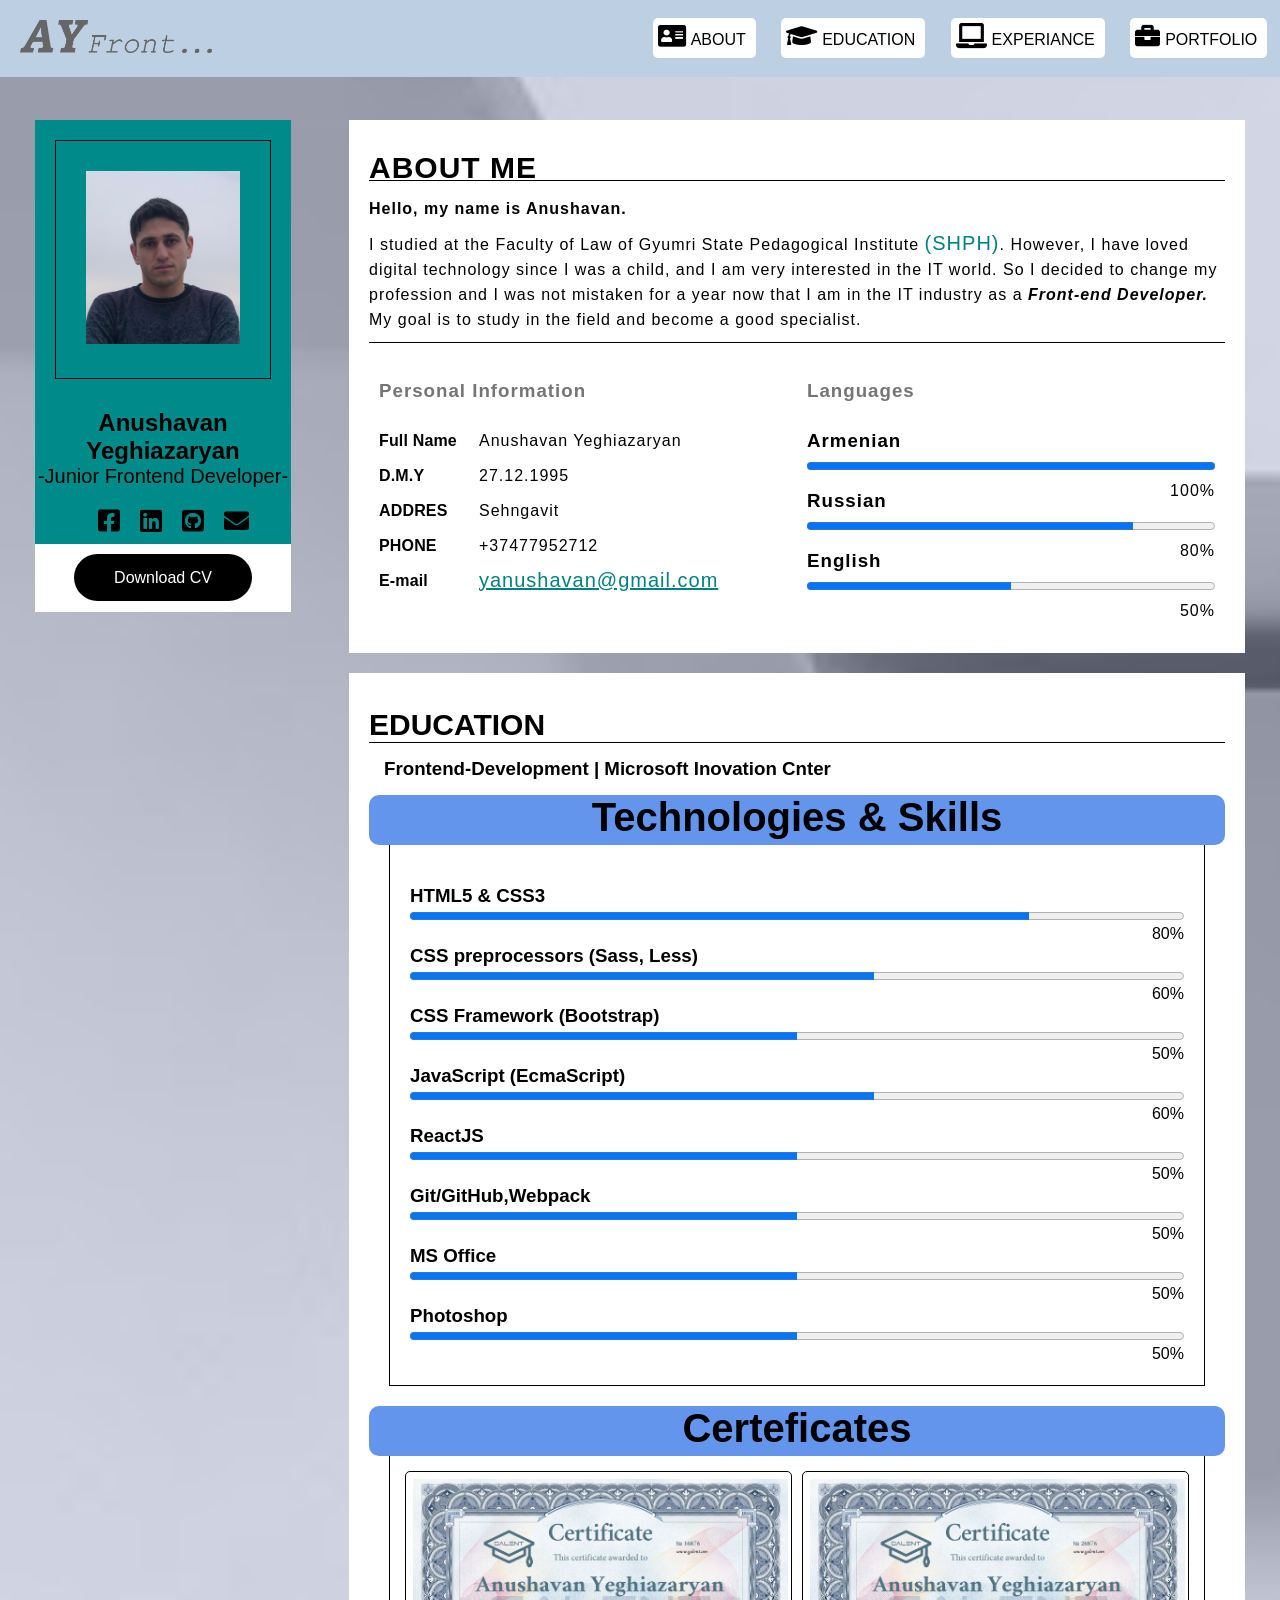
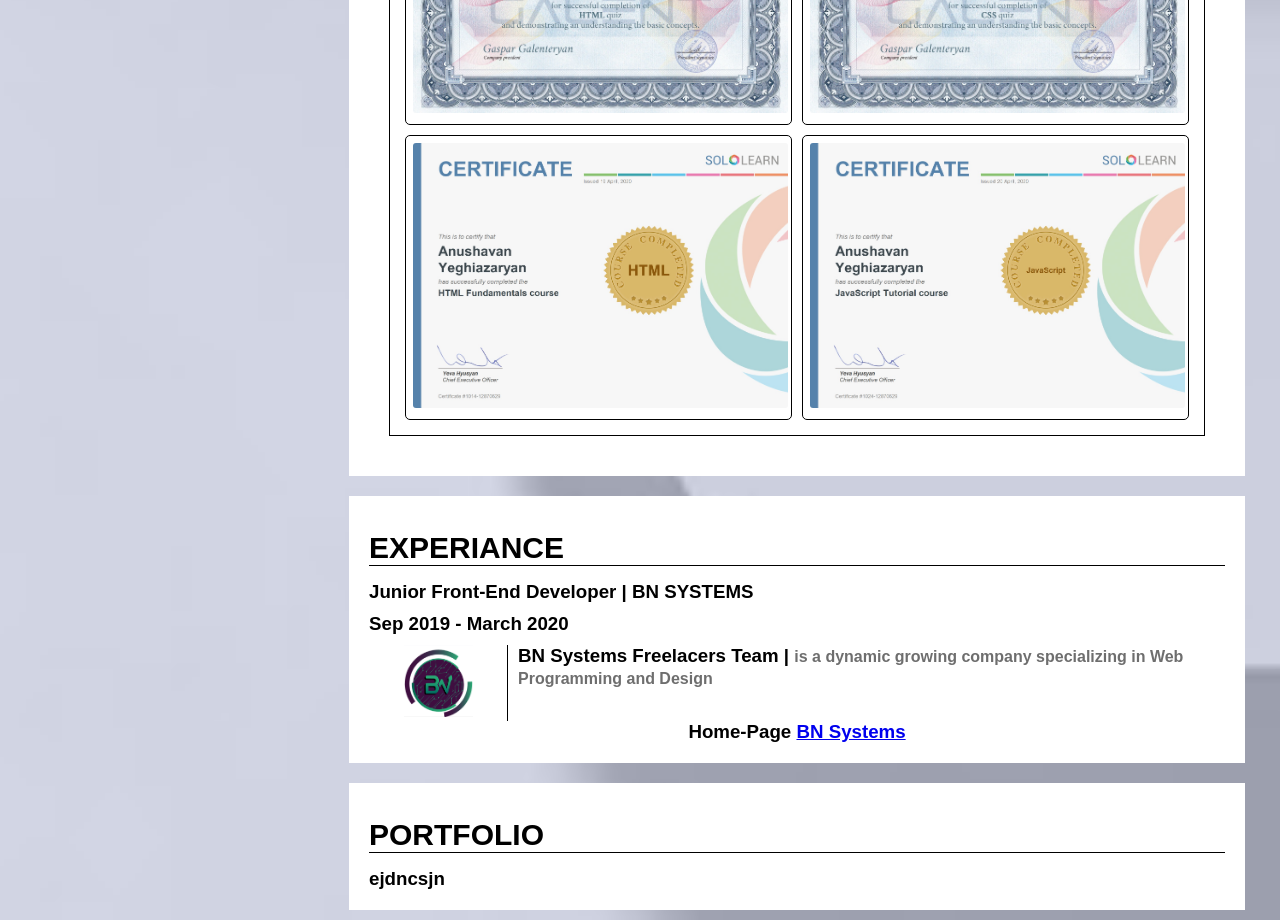
==== index.html @ 9a6e6097 "upload-files" ====
<!DOCTYPE html>
<html lang="en">

<head>
    <meta charset="UTF-8">
    <meta name="viewport" content="width=device-width, initial-scale=1.0">
    <meta name="keywords" content="Anushavan Yeghiazaryan | Junior Frontend Developer | Web Developer |
     HTML5 CSS3 Bootstrap JavaScript EcmaScript ReactJS Git/Github   | website |CV | rezume">
    <meta name="author" content="Anushavan Yeghiazaryan">
    <title>Anushavan Yeghiazaryan Junior Front-End Developer</title>
    <link rel="icon" sizes="192x192" type="image/png" href="./images/AY.png">
    <link rel="stylesheet" href="./fontawesome-free/css/all.css">
    <link rel="stylesheet" href="myCv.css">
    <link rel="stylesheet" href="mediaCv.css">
</head>

<body>
    <header>
        <div class="cv-header">
            <div class="cv-logo">
                <img src="./images/AY-front.png">
                <div class="burger">
                </div>
            </div>
          
            <div class="cv-nav-lists">

                <nav class="navbar">
                    <ul class="navbar-lists">
                        <li><i class="fas fa-address-card"></i><a  href="#cv-about">ABOUT</a></li>
                        <li><i class="fas fa-graduation-cap"></i><a href="#cv-education">EDUCATION</a></li>
                        <li><i class="fas fa-laptop"></i><a href="#cv-experiance">EXPERIANCE</a></li>
                        <li><i class="fas fa-briefcase"></i><a href="#cv-portfolio">PORTFOLIO</a></li>
                    </ul>
                </nav>
            </div>
        </div>
    </header>
    <main id="container">
        <section class="cv-section contain-fixed class">
            <div class="container-cv">
                <div class="card-cv-avatar">
                    <img class="cv_image" src="./images/myCVphoto.jpg">
                </div>
            </div>
            <div class="cv-card-info">
                <h1>Anushavan Yeghiazaryan</h1>
                <p class="subtitle">-Junior Frontend Developer-</p>
            </div>
            <div class="social-links">
                <ul>
                    <li><a href="https://www.facebook.com/anushavan.yeghiazaryan24" target="_blank"><i class="fab fa-facebook-square"></i></a></li>
                    <li><a href="https://www.linkedin.com/in/anushavan-yeghiazaryan-4b4988185/" target="blank"><i class="fab fa-linkedin"></i></a></li>
                    <li> <a href="https://github.com/Anushavan95" target="_blank"><i class="fab fa-github-square"></i></a></li>
                    <li><a href="mailto:yanushavan@gmail.com"><i class="fas fa-envelope"></i></a></li>
                </ul>

            </div>
            <div class="download-cv">
                <a class="link-download" href="./files/Anushavan-resume.pdf" target="_blank" download="MyCv">Download CV</a>
            </div>
        </section>
        <section class="main-section">
            <div class="about-section section" id="cv-about">
                <h1>ABOUT ME</h1>
                <strong>Hello, my name is Anushavan.</strong>
                <article class="about-text text-cv">
                    <p classs="text-cv">
                        I studied at the Faculty of Law of Gyumri State Pedagogical Institute <a href="https://shsu.am/page/2/">(SHPH)</a>. However, I have loved digital technology since I was a child, and I am very interested in the IT world. So I decided to change my profession and I was not mistaken for a year now that I am in the IT industry as a <strong> <em>Front-end Developer.</em> </strong> My goal is to study in the field and become a good specialist.
                    </p>
                </article>
                <article class="personal-information flex">
                    <div class="contact-information">
                        <div class="title-information">
                            <h3>Personal Information</h3>
                        </div>

                        <dl class="info-contact">
                            <dt>Full Name</dt>
                            <dd>Anushavan Yeghiazaryan</dd>
                            <dt>D.M.Y</dt>
                            <dd>27.12.1995</dd>
                            <dt>ADDRES</dt>
                            <dd>Sehngavit</dd>
                            <dt>PHONE</dt>
                            <dd>+37477952712</dd>
                            <dt>E-mail</dt>
                            <dd> <a href="mailto:yanushavan@gmail.com">yanushavan@gmail.com</a>
                            </dd>
                            <!-- <a href="mailto:anushavan95@list.ru">anushavan95@list.ru</a> -->
                        </dl>
                    </div>
                    <div class="languages-info">

                        <div class="title-information">
                            <h3>Languages</h3>
                        </div>

                        <div class="list-languages">
                            <div class="languages">
                            <h3>Armenian</h3>
                            <progress class="armenian" value="100" max="100"></progress>
                            <span class="proces">100%</span>
                        </div>
                        <div class="languages">
                            <h3>Russian</h3>
                            <progress class="russian" value="80" max="100"></progress>
                            <span class="proces">80%</span>
                        </div>
                        <div class="languages">
                            <h3>English</h3>
                            <progress class="english" value="50" max="100"></progress>
                            <span class="proces">50%</span>
                        </div>
                        </div>
                    </div>
            </div>

            </div>
            </article>
            </div>
            <div id="cv-education" class="education-section section">
                <div class="ed-fisrt-title">
                    <h2>EDUCATION</h2>
                </div>
                <div class="education-title">
                    <h3> Frontend-Development | <span> Microsoft Inovation Cnter</span></h3>
                </div>
                <section class="technologies-skills">
                    <div class="contain-skills">
                        <h3>Technologies & Skills</h3>
                        <div class="skills-lists">
                            <div class="show-skills">
                                <div class="skill-tech">
                                    <h3>HTML5 & CSS3</h3>
                                    <progress class="skill" value="80" max="100"></progress>

                                    <span class="proces">80%</span>
                                </div>
                                <div class="skill-tech">
                                    <h3>CSS preprocessors (Sass, Less)</h3>
                                    <progress class="skill" value="60" max="100"></progress>
                                    <span class="proces">60%</span>
                                </div>
                                <div class="skill-tech">
                                    <h3>CSS Framework (Bootstrap)</h3>
                                    <progress class="skill" value="50" max="100"></progress>
                                    <span class="proces">50%</span>
                                </div>
                                <div class="skill-tech">
                                    <h3>JavaScript (EcmaScript)</h3>
                                    <progress class="skill" value="60" max="100"></progress>
                                    <span class="proces">60%</span>
                                </div>
                                <div class="skill-tech">
                                    <h3>ReactJS</h3>
                                    <progress class="skill" value="50" max="100"></progress>
                                    <span class="proces">50%</span>
                                </div>
                                <div class="skill-tech">
                                    <h3>Git/GitHub,Webpack</h3>
                                    <progress class="skill" value="50" max="100"></progress>
                                    <span class="proces">50%</span>
                                </div>
                                <div class="skill-tech">
                                    <h3>MS Office</h3>
                                    <progress class="skill" value="50" max="100"></progress>
                                    <span class="proces">50%</span>
                                </div>
                                <div class="skill-tech">
                                    <h3>Photoshop</h3>
                                    <progress class="skill" value="50" max="100"></progress>
                                    <span class="proces">50%</span>
                                </div>
                            </div>
                        </div>
                    </div>

                </section>
                <div class="certeficate-section">
                    <h3>Certeficates</h3>
                    <div class="show-certeficates">
                        <div class="border-certeficate">
                            <div class="certeficate-files">
                                <div class="img-cer"><img class="size-image" src="./images/HTML Certificate.jpg"></div>
                                <div class="img-cer"><img class="size-image" src="./images/CSS Certificate.jpg"></div>
                            </div>
                            <div class="certeficate-files">
                                <div class="img-cer"><img class="size-image" src="./images/HTML_certificate.jpg"></div>
                                <div class="img-cer"><img class="size-image" src="./images/JavaScript_certificate.jpg"></div>
                            </div>
                        </div>
                    </div>
                </div>
            </div>

            </div>
            <div id="cv-experiance" class="experiance-section section">
                <div class="experiance-title">
                    <h2>EXPERIANCE</h2>
                </div>
                <div class="work-expo">
                    
                    <h3>Junior Front-End Developer | <span>BN SYSTEMS </span> <p class="work-date"> Sep<strong> 2019 - </strong>March <strong>2020</strong></p></h3>
                 
                    <div class="team-description">
                   <div class="office-logo"> 
                       <a href="https://bnsystems.org/main/home.php" target="_blank"> 
                        <img src="./images/bn-systems-logo.png" alt="BN SYSTEMS"></a>
                    </div>
                    <div class="description">
                        <h3>BN Systems Freelacers Team | <p class="info-team"> is a dynamic growing company specializing in Web Programming and Design</p></h3>
                    </div>
            </div>
                </div>
                <div class="page-info">
                    <h3>Home-Page <a href="https://bnsystems.org/main/home.php" target="_blank">BN Systems</a></h3>
                </div>
            </div>
            <div class="portfolio-section section">

                <h2>PORTFOLIO</h2>
                <div class="my-portfolio">
                    <h3>ejdncsjn</h3>
                </div>
            </div>
        </section>

        </div>
    </main>

    <footer>
        <!-- <section class="footer-section"> 
<div class="my-reserved">
    Laura Melqonyan Resume @ All Rights Reserved 2019


</div>
        </section> -->
    </footer>
</body>

</html>
---- myCv.css ----
html {

		scroll-behavior: smooth;

}

body {
	overflow-x: hidden;
	background-image: url(./images/unnamed.jpg);
	background-size: cover;
	background-repeat: no-repeat;
	box-sizing: border-box;
	font-family: "Titillium Web", sans-serif;
	overflow-x: hidden;
	width: 100%;
}

* {
	margin: 0;
	padding: 0;
	/* outline: 0; */
}

h2 {
	border-bottom: 1px solid;
	font-size: 30px;
	margin: 15px 0px;
}

.cv-header>* {
	width: 50%;
}

.cv-header {
	position: fixed;
	background-color: #bdcfe3;
	display: flex;
	align-items: center;
	justify-content: space-between;
	width: 100%;
	margin: 0 auto;
}

.social-links .fas:hover {
	color: white;
}
.fab:hover {
	color: white;
}

.cv-logo img {
	padding: 20px;
	width: 30%;
}

.cv-card-info {
	padding: 10px 0px;
}

.navbar-lists {

	display: flex;
    justify-content: space-around;
    flex-wrap: wrap;
    list-style: none;
}
.navbar-lists li {
	border-radius: 5px;
  padding: 5px;
    text-align: center;
    height: 30px;
    background-color: white;
}
.navbar-lists a {
	color: black;
	padding: 5px;
    text-decoration: none;
    display: inline-block;
}
.burger{
	display: none;
}
.burger::before {
    font-family: "Font Awesome 5 Free";
    content: "\f0c9";
    /* content: "\f00d"; */
    display: inline-block;
    padding: 20px;
    vertical-align: middle;
    font-weight: 900;
   /* content: "<i class="fas fa-bars"></i>" */
}

/* ====MAIN===== */

#container {
	margin: 0 auto;
	width: 100%;
}

.cv_image {
	max-width: 100%;
}

.container-cv {
	padding: 20px;
	/* float: left; */
	/* width: 20%; */
}

.cv-section {
	margin-left: 35px;
	background-color: darkcyan;
	top: 0;
	width: 20%;
}

.contain-fixed {
	text-align: center;
	position: fixed;
	top: 120px;
}

.main-section {
	display: grid;
	grid-template-columns: 2fr;
	float: right;
	width: 70%;
	margin: 110px 35px 0px 0px;

}
.languages {
	margin:  10px 0px;
}
.card-cv-avatar {
	transition: 0.5s;
	border: 1px solid black;
	padding: 30px;
}

.card-cv-avatar:hover {
	padding: 0px;
	/* transform: scale(1.3); */
}

.social-links {
	padding: 10px 0px;
}

.social-links>ul {
	display: flex;
	list-style-type: none;
	justify-content: center;
}
.subtitle {
	font-size: 20px;
}
.fab,
.fas {
	color: black;
	font-size: 25px;
	transition: 0.7s;
}

/* .fab:hover,
.fas:hover {
	color: rgb(255, 255, 255);
} */

.social-links ul li {
	margin-left: 20px;
}

.download-cv {
	
	padding: 25px 0px;
	width: 100%;
	background-color: white;
}

.link-download {
	border-radius: 25px;
	text-decoration: none;
	padding: 15px 40px;
	background-color: black;
	color: white;
	
}

.section {
	margin: 10px 0px;
	padding: 20px;
	background-color: white;
}

.about-section {
	line-height: 25px;
	letter-spacing: 1px;
}

.about-section>h1 {
	border-bottom: 1px solid;
	font-size: 30px;
	margin: 15px 0px;
}

.text-cv {
	padding: 10px 0px;
	border-bottom: 1px solid black;
}
.text-cv a{
	
	text-decoration: none;
	color: teal;
	font-size: 20px;
}
.text-cv a:hover {
	text-decoration: underline;
}
.personal-information {
	justify-content: space-between;
}

.flex {
	display: flex;
}

.contact-information {
	padding: 10px;
	width: 50%;
}

.languages-info {
	padding: 10px;
	width: 50%;
}

.info-contact>dt {
	float: left;
	width: 100px;
	overflow: hidden;
	clear: left;
	text-overflow: ellipsis;
	white-space: nowrap;
	letter-spacing: .01em;
	font-weight: 700;
	font-size: 1em;
}
.info-contact>dd{
margin: 10px 0px;
}
.info-contact>dd>a {
	color: teal;
	font-size: 20px;
}
.title-information {
	color: #757575;
	margin: 25px 0px;
}

.armenian,
.russian,
.english {
	width: 100%;
}


/* ===EDUCATION=== */

.education-section>h2 {
	font-size: 30px;
	margin: 15px 0px;
}

.education-title {
	margin: 15px;
}

.contain-skills>h3,
.certeficate-section>h3 {
	border-radius: 10px;
	font-size: 40px;
	height: 50px;
	text-align: center;
	width: 100%;
	background-color: cornflowerblue;
}

.proces {
	float: right;
}

.skills-lists {
	padding: 0px 20px 20px 20px;
}

.skill {
	width: 100%;
}

.skill-tech {
	margin: 20px 0;
}

.contain-skills .show-skills {
	border-top: none;
}

.show-skills {
	padding: 20px;
	border: 1px solid black;
}

.show-certeficates {
	padding: 0px 20px 20px 20px;
}

.show-certeficates .border-certeficate {
	border-top: none;
}

.border-certeficate {
	padding: 10px;
	border: 1px solid;
}

.certeficate-files {
	display: flex;
}

.img-cer {
	border-radius: 5px;
	margin: 5px;
	padding: 5px;
	border: 1px solid black;
}

.size-image {
	border-radius: 5px;
	cursor: pointer;
	transition: 1s;
	padding: 2px;
	width: 100%;
}

.size-image:hover {
	transform: scale(1.1);
}
.office-logo {
	border-right: 1px solid black;
	text-align: center;
	width: 20%;
}
.office-logo img {
	width: 50%;
}
.work-date {
	margin: 10px 0px;
}
.team-description {
	display: flex;
}
.description {
	margin: 0px 10px 10px 10px;
}
.info-team {
	font-size: 16px;
	color: rgb(110, 110, 110);
	display: inline;
}
.page-info {
	text-align: center;
}
/* =====FOOTER===== */
.footer-section {
	width: 100%;
	background-color: red;
}
---- mediaCv.css ----
@media screen and (max-width: 1100px) {
   .class {
       position: relative;
   }
    .cv-nav-lists {
        display: none;
    }
    .cv-logo{
        display: flex;
        width: 100%;
        justify-content: space-between;
        align-items: center;

    }
.cv-logo img {
    width: 50%;
}
     .burger {
         font-size: 50px;
        display: block;
    }
    .contain-fixed {
        position: static;
    }
    .cv-section {
        width: 100%;
        margin: 0;
    }
    .contain-fixed {
        top: 82px;
    }
    .cv-card-info {
        font-size: 30px;
    }
    .fab,
    .fas  {
        font-size: 3rem;
    }
    .download-cv {
        padding: 40px 0px;
    }
   
    .main-section {
        width: 100%;
        margin: 0;
    }
    .office-logo {
        width: 50%;
    }
    .office-logo img {
        width: 90%;
    }
    .link-download {
        font-size: 25px;
    }
}
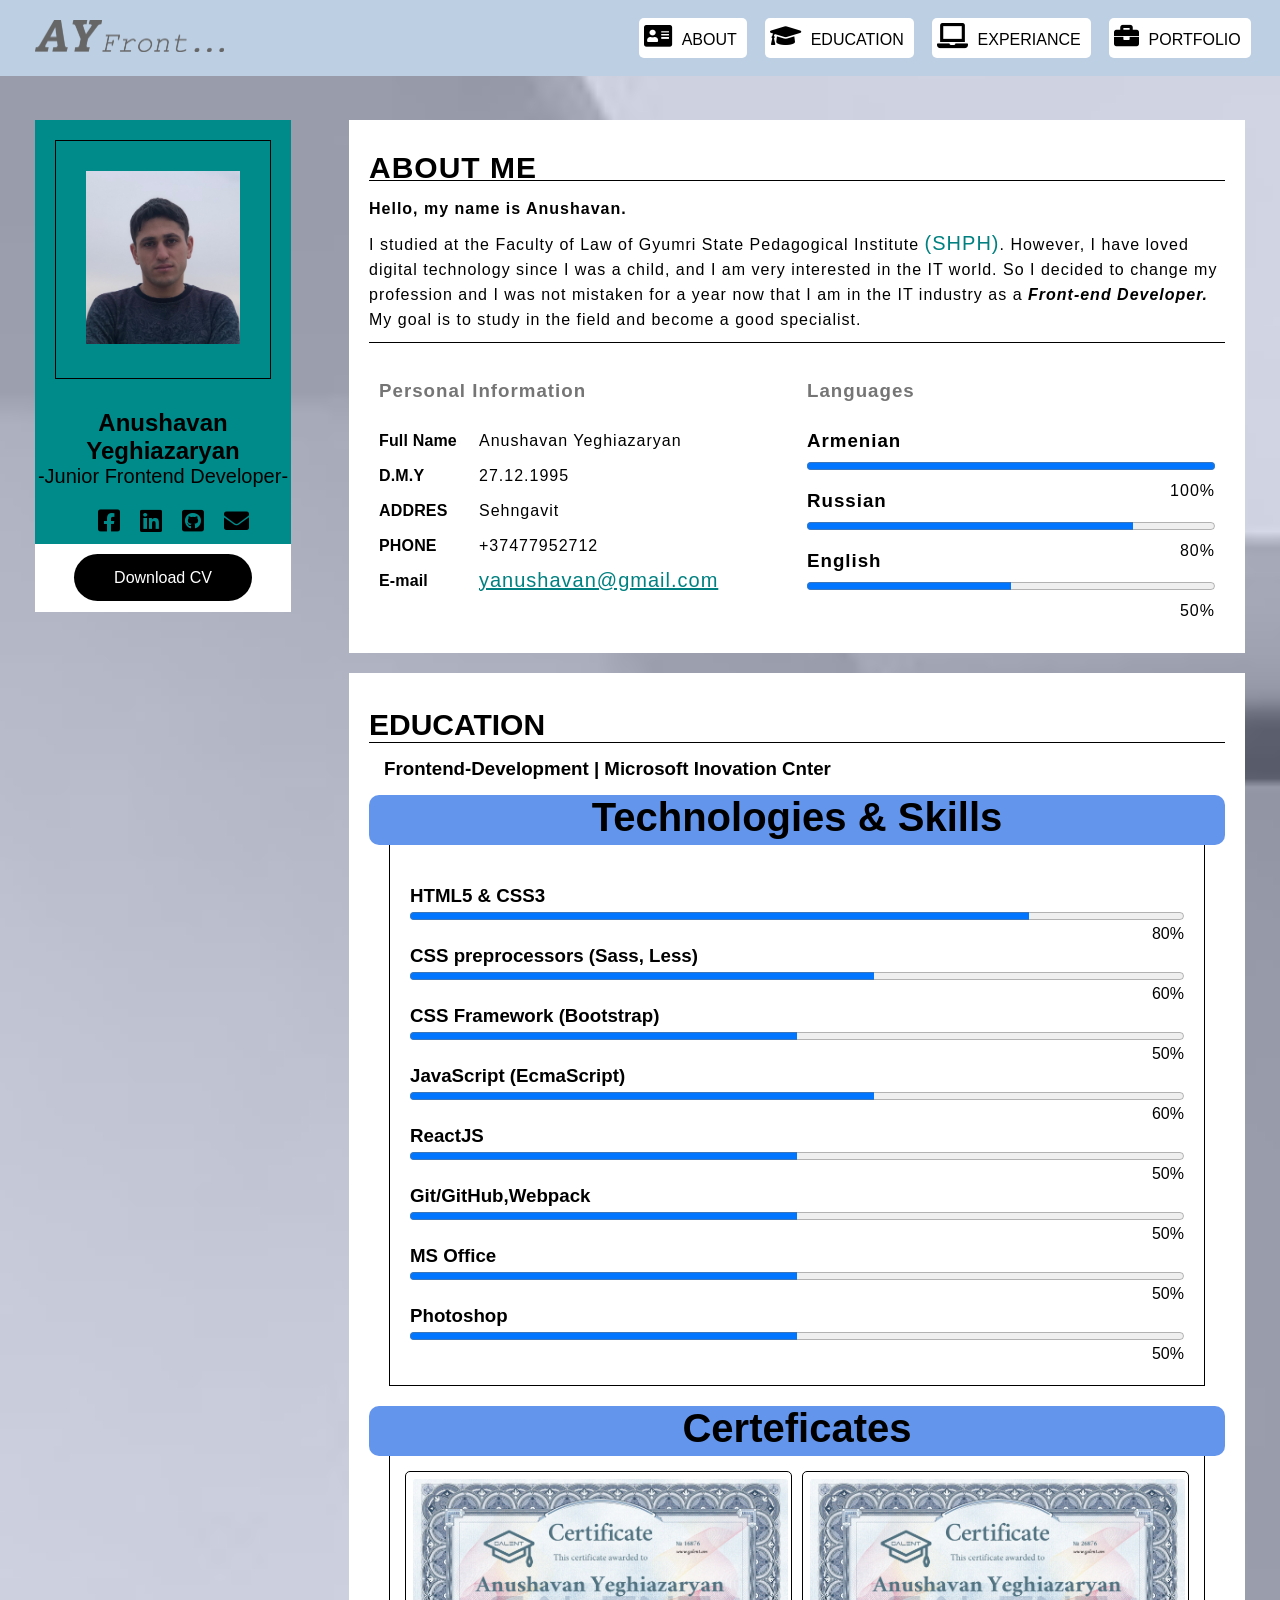
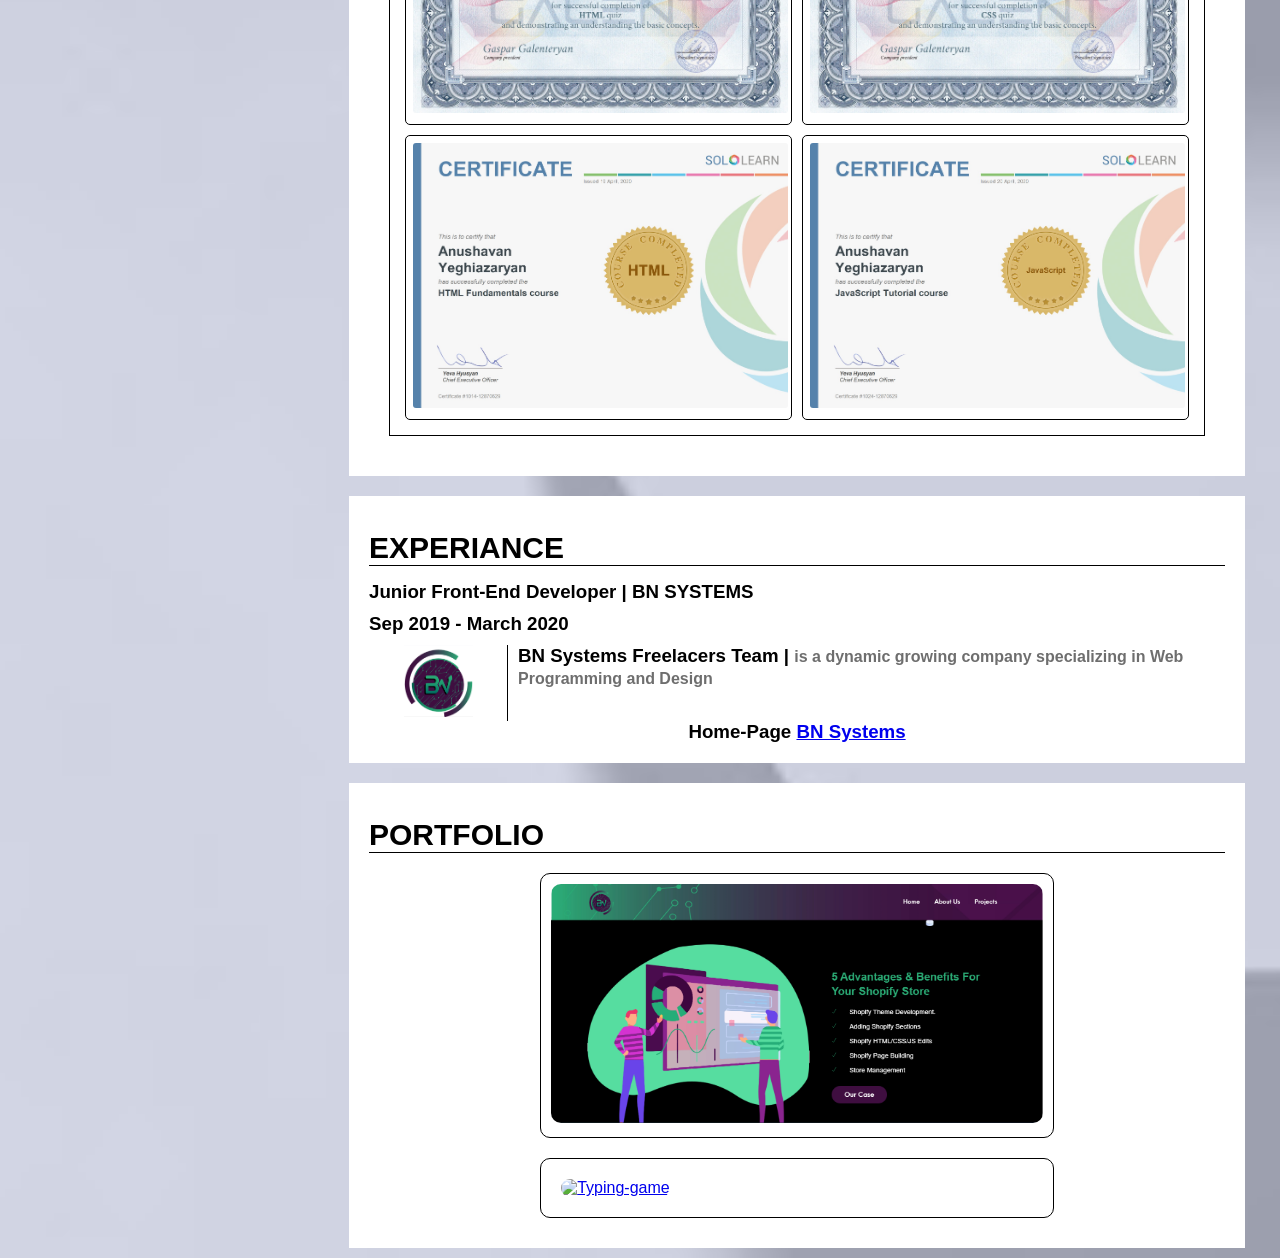
==== commit 1122b5bd: "upload files" ====
--- a/index.html
+++ b/index.html
@@ -1,243 +1,286 @@
 <!DOCTYPE html>
 <html lang="en">
-
-<head>
-    <meta charset="UTF-8">
-    <meta name="viewport" content="width=device-width, initial-scale=1.0">
-    <meta name="keywords" content="Anushavan Yeghiazaryan | Junior Frontend Developer | Web Developer |
+	<head>
+		<meta charset="UTF-8">
+			<meta name="viewport" content="width=device-width, initial-scale=1.0">
+				<meta name="keywords" content="Anushavan Yeghiazaryan | Junior Frontend Developer | Web Developer |
      HTML5 CSS3 Bootstrap JavaScript EcmaScript ReactJS Git/Github   | website |CV | rezume">
-    <meta name="author" content="Anushavan Yeghiazaryan">
-    <title>Anushavan Yeghiazaryan Junior Front-End Developer</title>
-    <link rel="icon" sizes="192x192" type="image/png" href="./images/AY.png">
-    <link rel="stylesheet" href="./fontawesome-free/css/all.css">
-    <link rel="stylesheet" href="myCv.css">
-    <link rel="stylesheet" href="mediaCv.css">
-</head>
-
-<body>
-    <header>
-        <div class="cv-header">
-            <div class="cv-logo">
-                <img src="./images/AY-front.png">
-                <div class="burger">
-                </div>
-            </div>
-          
-            <div class="cv-nav-lists">
-
-                <nav class="navbar">
-                    <ul class="navbar-lists">
-                        <li><i class="fas fa-address-card"></i><a  href="#cv-about">ABOUT</a></li>
-                        <li><i class="fas fa-graduation-cap"></i><a href="#cv-education">EDUCATION</a></li>
-                        <li><i class="fas fa-laptop"></i><a href="#cv-experiance">EXPERIANCE</a></li>
-                        <li><i class="fas fa-briefcase"></i><a href="#cv-portfolio">PORTFOLIO</a></li>
-                    </ul>
-                </nav>
-            </div>
-        </div>
-    </header>
-    <main id="container">
-        <section class="cv-section contain-fixed class">
-            <div class="container-cv">
-                <div class="card-cv-avatar">
-                    <img class="cv_image" src="./images/myCVphoto.jpg">
-                </div>
-            </div>
-            <div class="cv-card-info">
-                <h1>Anushavan Yeghiazaryan</h1>
-                <p class="subtitle">-Junior Frontend Developer-</p>
-            </div>
-            <div class="social-links">
-                <ul>
-                    <li><a href="https://www.facebook.com/anushavan.yeghiazaryan24" target="_blank"><i class="fab fa-facebook-square"></i></a></li>
-                    <li><a href="https://www.linkedin.com/in/anushavan-yeghiazaryan-4b4988185/" target="blank"><i class="fab fa-linkedin"></i></a></li>
-                    <li> <a href="https://github.com/Anushavan95" target="_blank"><i class="fab fa-github-square"></i></a></li>
-                    <li><a href="mailto:yanushavan@gmail.com"><i class="fas fa-envelope"></i></a></li>
-                </ul>
-
-            </div>
-            <div class="download-cv">
-                <a class="link-download" href="./files/Anushavan-resume.pdf" target="_blank" download="MyCv">Download CV</a>
-            </div>
-        </section>
-        <section class="main-section">
-            <div class="about-section section" id="cv-about">
-                <h1>ABOUT ME</h1>
-                <strong>Hello, my name is Anushavan.</strong>
-                <article class="about-text text-cv">
-                    <p classs="text-cv">
-                        I studied at the Faculty of Law of Gyumri State Pedagogical Institute <a href="https://shsu.am/page/2/">(SHPH)</a>. However, I have loved digital technology since I was a child, and I am very interested in the IT world. So I decided to change my profession and I was not mistaken for a year now that I am in the IT industry as a <strong> <em>Front-end Developer.</em> </strong> My goal is to study in the field and become a good specialist.
-                    </p>
-                </article>
-                <article class="personal-information flex">
-                    <div class="contact-information">
-                        <div class="title-information">
-                            <h3>Personal Information</h3>
-                        </div>
-
-                        <dl class="info-contact">
-                            <dt>Full Name</dt>
-                            <dd>Anushavan Yeghiazaryan</dd>
-                            <dt>D.M.Y</dt>
-                            <dd>27.12.1995</dd>
-                            <dt>ADDRES</dt>
-                            <dd>Sehngavit</dd>
-                            <dt>PHONE</dt>
-                            <dd>+37477952712</dd>
-                            <dt>E-mail</dt>
-                            <dd> <a href="mailto:yanushavan@gmail.com">yanushavan@gmail.com</a>
-                            </dd>
-                            <!-- <a href="mailto:anushavan95@list.ru">anushavan95@list.ru</a> -->
-                        </dl>
-                    </div>
-                    <div class="languages-info">
-
-                        <div class="title-information">
-                            <h3>Languages</h3>
-                        </div>
-
-                        <div class="list-languages">
-                            <div class="languages">
-                            <h3>Armenian</h3>
-                            <progress class="armenian" value="100" max="100"></progress>
-                            <span class="proces">100%</span>
-                        </div>
-                        <div class="languages">
-                            <h3>Russian</h3>
-                            <progress class="russian" value="80" max="100"></progress>
-                            <span class="proces">80%</span>
-                        </div>
-                        <div class="languages">
-                            <h3>English</h3>
-                            <progress class="english" value="50" max="100"></progress>
-                            <span class="proces">50%</span>
-                        </div>
-                        </div>
-                    </div>
-            </div>
-
-            </div>
-            </article>
-            </div>
-            <div id="cv-education" class="education-section section">
-                <div class="ed-fisrt-title">
-                    <h2>EDUCATION</h2>
-                </div>
-                <div class="education-title">
-                    <h3> Frontend-Development | <span> Microsoft Inovation Cnter</span></h3>
-                </div>
-                <section class="technologies-skills">
-                    <div class="contain-skills">
-                        <h3>Technologies & Skills</h3>
-                        <div class="skills-lists">
-                            <div class="show-skills">
-                                <div class="skill-tech">
-                                    <h3>HTML5 & CSS3</h3>
-                                    <progress class="skill" value="80" max="100"></progress>
-
-                                    <span class="proces">80%</span>
-                                </div>
-                                <div class="skill-tech">
-                                    <h3>CSS preprocessors (Sass, Less)</h3>
-                                    <progress class="skill" value="60" max="100"></progress>
-                                    <span class="proces">60%</span>
-                                </div>
-                                <div class="skill-tech">
-                                    <h3>CSS Framework (Bootstrap)</h3>
-                                    <progress class="skill" value="50" max="100"></progress>
-                                    <span class="proces">50%</span>
-                                </div>
-                                <div class="skill-tech">
-                                    <h3>JavaScript (EcmaScript)</h3>
-                                    <progress class="skill" value="60" max="100"></progress>
-                                    <span class="proces">60%</span>
-                                </div>
-                                <div class="skill-tech">
-                                    <h3>ReactJS</h3>
-                                    <progress class="skill" value="50" max="100"></progress>
-                                    <span class="proces">50%</span>
-                                </div>
-                                <div class="skill-tech">
-                                    <h3>Git/GitHub,Webpack</h3>
-                                    <progress class="skill" value="50" max="100"></progress>
-                                    <span class="proces">50%</span>
-                                </div>
-                                <div class="skill-tech">
-                                    <h3>MS Office</h3>
-                                    <progress class="skill" value="50" max="100"></progress>
-                                    <span class="proces">50%</span>
-                                </div>
-                                <div class="skill-tech">
-                                    <h3>Photoshop</h3>
-                                    <progress class="skill" value="50" max="100"></progress>
-                                    <span class="proces">50%</span>
-                                </div>
-                            </div>
-                        </div>
-                    </div>
-
-                </section>
-                <div class="certeficate-section">
-                    <h3>Certeficates</h3>
-                    <div class="show-certeficates">
-                        <div class="border-certeficate">
-                            <div class="certeficate-files">
-                                <div class="img-cer"><img class="size-image" src="./images/HTML Certificate.jpg"></div>
-                                <div class="img-cer"><img class="size-image" src="./images/CSS Certificate.jpg"></div>
-                            </div>
-                            <div class="certeficate-files">
-                                <div class="img-cer"><img class="size-image" src="./images/HTML_certificate.jpg"></div>
-                                <div class="img-cer"><img class="size-image" src="./images/JavaScript_certificate.jpg"></div>
-                            </div>
-                        </div>
-                    </div>
-                </div>
-            </div>
-
-            </div>
-            <div id="cv-experiance" class="experiance-section section">
-                <div class="experiance-title">
-                    <h2>EXPERIANCE</h2>
-                </div>
-                <div class="work-expo">
+					<meta name="author" content="Anushavan Yeghiazaryan">
+						<title>Anushavan Yeghiazaryan Junior Front-End Developer</title>
+						<link rel="icon" sizes="192x192" type="image/png" href="./images/AY.png">
+							<link rel="stylesheet" href="./fontawesome-free/css/all.css">
+								<link rel="stylesheet" href="myCv.css">
+									<link rel="stylesheet" href="mediaCv.css">
+									</head>
+									<body>
+										<header>
+											<div class="cv-header">
+												<div class="cv-logo">
+													<a href="./index.html">
+														<img src="./images/AY-front.png">
+														</a>
+														<div class="burger"></div>
+													</div>
+													<div class="cv-nav-lists">
+														<nav class="navbar">
+															<ul class="navbar-lists">
+																<li>
+																	<i class="fas icon fa-address-card"></i>
+																	<a  href="#cv-about">ABOUT</a>
+																</li>
+																<li>
+																	<i class="fas icon fa-graduation-cap"></i>
+																	<a href="#cv-education">EDUCATION</a>
+																</li>
+																<li>
+																	<i class="fas icon fa-laptop"></i>
+																	<a href="#cv-experiance">EXPERIANCE</a>
+																</li>
+																<li>
+																	<i class="fas icon fa-briefcase"></i>
+																	<a href="#cv-portfolio">PORTFOLIO</a>
+																</li>
+															</ul>
+														</nav>
+													</div>
+												</div>
+											</header>
+											<main id="container">
+												<section class="cv-section contain-fixed class">
+													<div class="container-cv">
+														<div class="card-cv-avatar">
+															<img class="cv_image" src="./images/myCVphoto.jpg">
+															</div>
+														</div>
+														<div class="cv-card-info">
+															<h1>Anushavan Yeghiazaryan</h1>
+															<p class="subtitle">-Junior Frontend Developer-</p>
+														</div>
+														<div class="social-links">
+															<ul>
+																<li>
+																	<a href="https://www.facebook.com/anushavan.yeghiazaryan24" target="_blank">
+																		<i class="fab fa-facebook-square"></i>
+																	</a>
+																</li>
+																<li>
+																	<a href="https://www.linkedin.com/in/anushavan-yeghiazaryan-4b4988185/" target="blank">
+																		<i class="fab fa-linkedin"></i>
+																	</a>
+																</li>
+																<li>
+																	<a href="https://github.com/Anushavan95" target="_blank">
+																		<i class="fab fa-github-square"></i>
+																	</a>
+																</li>
+																<li>
+																	<a href="mailto:yanushavan@gmail.com">
+																		<i class="fas fa-envelope"></i>
+																	</a>
+																</li>
+															</ul>
+														</div>
+														<div class="download-cv">
+															<a class="link-download" href="./files/Anushavan-resume.pdf" target="_blank" download="MyCv">Download CV</a>
+														</div>
+													</section>
+													<section class="main-section">
+														<div class="about-section section" id="cv-about">
+															<h1>ABOUT ME</h1>
+															<strong>Hello, my name is Anushavan.</strong>
+															<article class="about-text text-cv">
+																<p classs="text-cv">
+                        I studied at the Faculty of Law of Gyumri State Pedagogical Institute 
+																	<a href="https://shsu.am/page/2/">(SHPH)</a>. However, I have loved digital technology since I was a child, and I am very interested in the IT world. So I decided to change my profession and I was not mistaken for a year now that I am in the IT industry as a 
+																	<strong>
+																		<em>Front-end Developer.</em>
+																	</strong> My goal is to study in the field and become a good specialist.
                     
-                    <h3>Junior Front-End Developer | <span>BN SYSTEMS </span> <p class="work-date"> Sep<strong> 2019 - </strong>March <strong>2020</strong></p></h3>
-                 
-                    <div class="team-description">
-                   <div class="office-logo"> 
-                       <a href="https://bnsystems.org/main/home.php" target="_blank"> 
-                        <img src="./images/bn-systems-logo.png" alt="BN SYSTEMS"></a>
-                    </div>
-                    <div class="description">
-                        <h3>BN Systems Freelacers Team | <p class="info-team"> is a dynamic growing company specializing in Web Programming and Design</p></h3>
-                    </div>
-            </div>
-                </div>
-                <div class="page-info">
-                    <h3>Home-Page <a href="https://bnsystems.org/main/home.php" target="_blank">BN Systems</a></h3>
-                </div>
-            </div>
-            <div class="portfolio-section section">
-
-                <h2>PORTFOLIO</h2>
-                <div class="my-portfolio">
-                    <h3>ejdncsjn</h3>
-                </div>
-            </div>
-        </section>
-
-        </div>
-    </main>
-
-    <footer>
-        <!-- <section class="footer-section"> 
-<div class="my-reserved">
-    Laura Melqonyan Resume @ All Rights Reserved 2019
-
-
-</div>
-        </section> -->
-    </footer>
-</body>
-
-</html>+																</p>
+															</article>
+															<article class="personal-information flex">
+																<div class="contact-information">
+																	<div class="title-information">
+																		<h3>Personal Information</h3>
+																	</div>
+																	<dl class="info-contact">
+																		<dt>Full Name</dt>
+																		<dd>Anushavan Yeghiazaryan</dd>
+																		<dt>D.M.Y</dt>
+																		<dd>27.12.1995</dd>
+																		<dt>ADDRES</dt>
+																		<dd>Sehngavit</dd>
+																		<dt>PHONE</dt>
+																		<dd>+37477952712</dd>
+																		<dt>E-mail</dt>
+																		<dd>
+																			<a href="mailto:yanushavan@gmail.com">yanushavan@gmail.com</a>
+																		</dd>
+																	</dl>
+																</div>
+																<div class="languages-info">
+																	<div class="title-information">
+																		<h3>Languages</h3>
+																	</div>
+																	<div class="list-languages">
+																		<div class="languages">
+																			<h3>Armenian</h3>
+																			<progress class="armenian" value="100" max="100"></progress>
+																			<span class="proces">100%</span>
+																		</div>
+																		<div class="languages">
+																			<h3>Russian</h3>
+																			<progress class="russian" value="80" max="100"></progress>
+																			<span class="proces">80%</span>
+																		</div>
+																		<div class="languages">
+																			<h3>English</h3>
+																			<progress class="english" value="50" max="100"></progress>
+																			<span class="proces">50%</span>
+																		</div>
+																	</div>
+																</div>
+															</div>
+														</div>
+													</article>
+												</div>
+												<div id="cv-education" class="education-section section">
+													<div class="ed-fisrt-title">
+														<h2>EDUCATION</h2>
+													</div>
+													<div class="education-title">
+														<h3> Frontend-Development | 
+															<span> Microsoft Inovation Cnter</span>
+														</h3>
+													</div>
+													<section class="technologies-skills">
+														<div class="contain-skills">
+															<h3>Technologies & Skills</h3>
+															<div class="skills-lists">
+																<div class="show-skills">
+																	<div class="skill-tech">
+																		<h3>HTML5 & CSS3</h3>
+																		<progress class="skill" value="80" max="100"></progress>
+																		<span class="proces">80%</span>
+																	</div>
+																	<div class="skill-tech">
+																		<h3>CSS preprocessors (Sass, Less)</h3>
+																		<progress class="skill" value="60" max="100"></progress>
+																		<span class="proces">60%</span>
+																	</div>
+																	<div class="skill-tech">
+																		<h3>CSS Framework (Bootstrap)</h3>
+																		<progress class="skill" value="50" max="100"></progress>
+																		<span class="proces">50%</span>
+																	</div>
+																	<div class="skill-tech">
+																		<h3>JavaScript (EcmaScript)</h3>
+																		<progress class="skill" value="60" max="100"></progress>
+																		<span class="proces">60%</span>
+																	</div>
+																	<div class="skill-tech">
+																		<h3>ReactJS</h3>
+																		<progress class="skill" value="50" max="100"></progress>
+																		<span class="proces">50%</span>
+																	</div>
+																	<div class="skill-tech">
+																		<h3>Git/GitHub,Webpack</h3>
+																		<progress class="skill" value="50" max="100"></progress>
+																		<span class="proces">50%</span>
+																	</div>
+																	<div class="skill-tech">
+																		<h3>MS Office</h3>
+																		<progress class="skill" value="50" max="100"></progress>
+																		<span class="proces">50%</span>
+																	</div>
+																	<div class="skill-tech">
+																		<h3>Photoshop</h3>
+																		<progress class="skill" value="50" max="100"></progress>
+																		<span class="proces">50%</span>
+																	</div>
+																</div>
+															</div>
+														</div>
+													</section>
+													<div class="certeficate-section">
+														<h3>Certeficates</h3>
+														<div class="show-certeficates">
+															<div class="border-certeficate">
+																<div class="certeficate-files">
+																	<div class="img-cer">
+																		<img class="size-image" src="./images/HTML Certificate.jpg">
+																		</div>
+																		<div class="img-cer">
+																			<img class="size-image" src="./images/CSS Certificate.jpg">
+																			</div>
+																		</div>
+																		<div class="certeficate-files">
+																			<div class="img-cer">
+																				<img class="size-image" src="./images/HTML_certificate.jpg">
+																				</div>
+																				<div class="img-cer">
+																					<img class="size-image" src="./images/JavaScript_certificate.jpg">
+																					</div>
+																				</div>
+																			</div>
+																		</div>
+																	</div>
+																</div>
+															</div>
+															<div id="cv-experiance" class="experiance-section section">
+																<div class="experiance-title">
+																	<h2>EXPERIANCE</h2>
+																</div>
+																<div class="work-expo">
+																	<h3>Junior Front-End Developer | 
+																		<span>BN SYSTEMS </span>
+																		<p class="work-date"> Sep
+																			<strong> 2019 - </strong>March 
+																			<strong>2020</strong>
+																		</p>
+																	</h3>
+																	<div class="team-description">
+																		<div class="office-logo">
+																			<a href="https://bnsystems.org/main/home.php" target="_blank">
+																				<img src="./images/bn-systems-logo.png" alt="BN SYSTEMS">
+																				</a>
+																			</div>
+																			<div class="description">
+																				<h3>BN Systems Freelacers Team | 
+																					<p class="info-team"> is a dynamic growing company specializing in Web Programming and Design</p>
+																				</h3>
+																			</div>
+																		</div>
+																	</div>
+																	<div class="page-info">
+																		<h3>Home-Page 
+																			<a href="https://bnsystems.org/main/home.php" target="_blank">BN Systems</a>
+																		</h3>
+																	</div>
+																</div>
+																<div id="cv-portfolio" class="portfolio-section section">
+																	<h2>PORTFOLIO</h2>
+																	<div class="my-portfolio">
+																		<div class="portfolio-list">
+																			<div class="bn-systems-site">
+																				<a href="https://bnsystems.org/main/home.php">
+																					<img  alt="Bn-sysTEMS" src="./images/Screenshot_6.png">
+																					</a>
+																				</div>
+																				<div class="typing-game">
+																					<a href="https://anushavan95.github.io/typing.github.io/">
+																						<img alt="Typing-game" src="https://c1.peakpx.com/wallpaper/1011/469/188/computer-input-keys-leave-keyboard-wallpaper-preview.jpg">
+																						</a>
+																					</div>
+																				</div>
+																			</div>
+																		</div>
+																	</section>
+																</div>
+															</main>
+															<footer>
+																<section class="footer-section"></section>
+															</footer>
+															<script src="mycv.js"></script>
+														</body>
+													</html>
--- a/myCv.css
+++ b/myCv.css
@@ -1,7 +1,5 @@
 html {
-
-		scroll-behavior: smooth;
-
+	scroll-behavior: smooth;
 }
 
 body {
@@ -32,6 +30,7 @@
 }
 
 .cv-header {
+	z-index: 10;
 	position: fixed;
 	background-color: #bdcfe3;
 	display: flex;
@@ -44,13 +43,19 @@
 .social-links .fas:hover {
 	color: white;
 }
+
 .fab:hover {
 	color: white;
 }
 
 .cv-logo img {
+	margin-left: 15px;
 	padding: 20px;
 	width: 30%;
+}
+
+.cv-nav-lists {
+	margin-right: 20px;
 }
 
 .cv-card-info {
@@ -58,38 +63,47 @@
 }
 
 .navbar-lists {
-
-	display: flex;
-    justify-content: space-around;
-    flex-wrap: wrap;
-    list-style: none;
-}
+	display: flex;
+	justify-content: space-around;
+	flex-wrap: wrap;
+	list-style: none;
+}
+
 .navbar-lists li {
+	transition: 1s;
 	border-radius: 5px;
-  padding: 5px;
-    text-align: center;
-    height: 30px;
-    background-color: white;
-}
+	padding: 5px;
+	text-align: center;
+	height: 30px;
+	background-color: white;
+}
+
+.navbar-lists li:hover {
+	background-color: royalblue;
+}
+
 .navbar-lists a {
 	color: black;
 	padding: 5px;
-    text-decoration: none;
-    display: inline-block;
-}
-.burger{
+	text-decoration: none;
+	display: inline-block;
+}
+
+.burger {
 	display: none;
 }
+
 .burger::before {
-    font-family: "Font Awesome 5 Free";
-    content: "\f0c9";
-    /* content: "\f00d"; */
-    display: inline-block;
-    padding: 20px;
-    vertical-align: middle;
-    font-weight: 900;
-   /* content: "<i class="fas fa-bars"></i>" */
-}
+	font-family: "Font Awesome 5 Free";
+	content: "\f0c9";
+	/* content: "\f00d"; */
+	display: inline-block;
+	padding: 20px;
+	vertical-align: middle;
+	font-weight: 900;
+	/* content: "<i class="fas fa-bars"></i>" */
+}
+
 
 /* ====MAIN===== */
 
@@ -127,11 +141,12 @@
 	float: right;
 	width: 70%;
 	margin: 110px 35px 0px 0px;
-
-}
+}
+
 .languages {
-	margin:  10px 0px;
-}
+	margin: 10px 0px;
+}
+
 .card-cv-avatar {
 	transition: 0.5s;
 	border: 1px solid black;
@@ -152,9 +167,11 @@
 	list-style-type: none;
 	justify-content: center;
 }
+
 .subtitle {
 	font-size: 20px;
 }
+
 .fab,
 .fas {
 	color: black;
@@ -162,6 +179,7 @@
 	transition: 0.7s;
 }
 
+
 /* .fab:hover,
 .fas:hover {
 	color: rgb(255, 255, 255);
@@ -172,19 +190,22 @@
 }
 
 .download-cv {
-	
 	padding: 25px 0px;
 	width: 100%;
 	background-color: white;
 }
 
 .link-download {
+	transition: 1s;
 	border-radius: 25px;
 	text-decoration: none;
 	padding: 15px 40px;
 	background-color: black;
 	color: white;
-	
+}
+
+.link-download:hover {
+	opacity: 0.5;
 }
 
 .section {
@@ -208,15 +229,17 @@
 	padding: 10px 0px;
 	border-bottom: 1px solid black;
 }
-.text-cv a{
-	
+
+.text-cv a {
 	text-decoration: none;
 	color: teal;
 	font-size: 20px;
 }
+
 .text-cv a:hover {
 	text-decoration: underline;
 }
+
 .personal-information {
 	justify-content: space-between;
 }
@@ -246,13 +269,16 @@
 	font-weight: 700;
 	font-size: 1em;
 }
-.info-contact>dd{
-margin: 10px 0px;
-}
+
+.info-contact>dd {
+	margin: 10px 0px;
+}
+
 .info-contact>dd>a {
 	color: teal;
 	font-size: 20px;
 }
+
 .title-information {
 	color: #757575;
 	margin: 25px 0px;
@@ -346,32 +372,81 @@
 .size-image:hover {
 	transform: scale(1.1);
 }
+
 .office-logo {
 	border-right: 1px solid black;
 	text-align: center;
 	width: 20%;
 }
+
 .office-logo img {
 	width: 50%;
 }
+
 .work-date {
 	margin: 10px 0px;
 }
+
 .team-description {
 	display: flex;
 }
+
 .description {
 	margin: 0px 10px 10px 10px;
 }
+
 .info-team {
 	font-size: 16px;
 	color: rgb(110, 110, 110);
 	display: inline;
 }
+
 .page-info {
 	text-align: center;
 }
+
+
+/* =====PORTFOLIO */
+
+.portfolio-list {
+	position: relative;
+	margin: 0 auto;
+	width: 60%;
+}
+
+.bn-systems-site {
+	transition: 1s;
+	border-radius: 10px;
+	margin: 20px 0px;
+	padding: 10px;
+	border: 1px solid;
+}
+
+.typing-game {
+	transition: 1s;
+	margin: 10px 0px;
+	padding: 20px;
+	border: 1px solid;
+	border-radius: 10px;
+}
+
+.bn-systems-site img,
+.typing-game img {
+	border-radius: 10px;
+	width: 100%;
+}
+
+.bn-systems-site:hover {
+	opacity: 0.5;
+}
+
+.typing-game:hover {
+	opacity: 0.5;
+}
+
+
 /* =====FOOTER===== */
+
 .footer-section {
 	width: 100%;
 	background-color: red;
--- a/mediaCv.css
+++ b/mediaCv.css
@@ -1,56 +1,75 @@
 @media screen and (max-width: 1100px) {
-   .class {
-       position: relative;
-   }
-    .cv-nav-lists {
-        display: none;
-    }
-    .cv-logo{
-        display: flex;
-        width: 100%;
-        justify-content: space-between;
-        align-items: center;
+	.class {
+		position: relative;
+	}
+	.cv-header>* {
+		width: 0px;
+	}
+	.cv-logo {
+		display: flex;
+		width: 100%;
+		justify-content: space-between;
+		align-items: center;
+	}
+	.navbar {
+		top: 95px;
+		padding: 0;
+		position: absolute;
+		right: 0;
+		transform: translateX(100%);
+		transition: 2.5s;
+		width: 100%;
+	}
+	.navbar-lists {
+		display: block;
+		align-items: center;
+		text-align: center;
+	}
+	.navbar-lists .icon {
+		font-size: 1.5rem;
+	}
+	.cv-logo img {
+		width: 50%;
+	}
+	.burger {
+		font-size: 50px;
+		display: block;
+	}
+	.contain-fixed {
+		position: static;
+	}
+	.cv-section {
+		width: 100%;
+		margin: 0;
+	}
+	.contain-fixed {
+		margin: 0px 20px;
+		top: 82px;
+	}
+	.cv-card-info {
+		font-size: 30px;
+	}
+	.fab,
+	.fas {
+		font-size: 3rem;
+	}
+	.download-cv {
+		padding: 40px 0px;
+	}
+	.main-section {
+		width: 100%;
+		margin: 0;
+	}
+	.office-logo {
+		width: 50%;
+	}
+	.office-logo img {
+		width: 90%;
+	}
+}
 
-    }
-.cv-logo img {
-    width: 50%;
-}
-     .burger {
-         font-size: 50px;
-        display: block;
-    }
-    .contain-fixed {
-        position: static;
-    }
-    .cv-section {
-        width: 100%;
-        margin: 0;
-    }
-    .contain-fixed {
-        top: 82px;
-    }
-    .cv-card-info {
-        font-size: 30px;
-    }
-    .fab,
-    .fas  {
-        font-size: 3rem;
-    }
-    .download-cv {
-        padding: 40px 0px;
-    }
-   
-    .main-section {
-        width: 100%;
-        margin: 0;
-    }
-    .office-logo {
-        width: 50%;
-    }
-    .office-logo img {
-        width: 90%;
-    }
-    .link-download {
-        font-size: 25px;
-    }
+.nav-active {
+	right: 0;
+	transition: 1s;
+	transform: translateX(0%);
 }
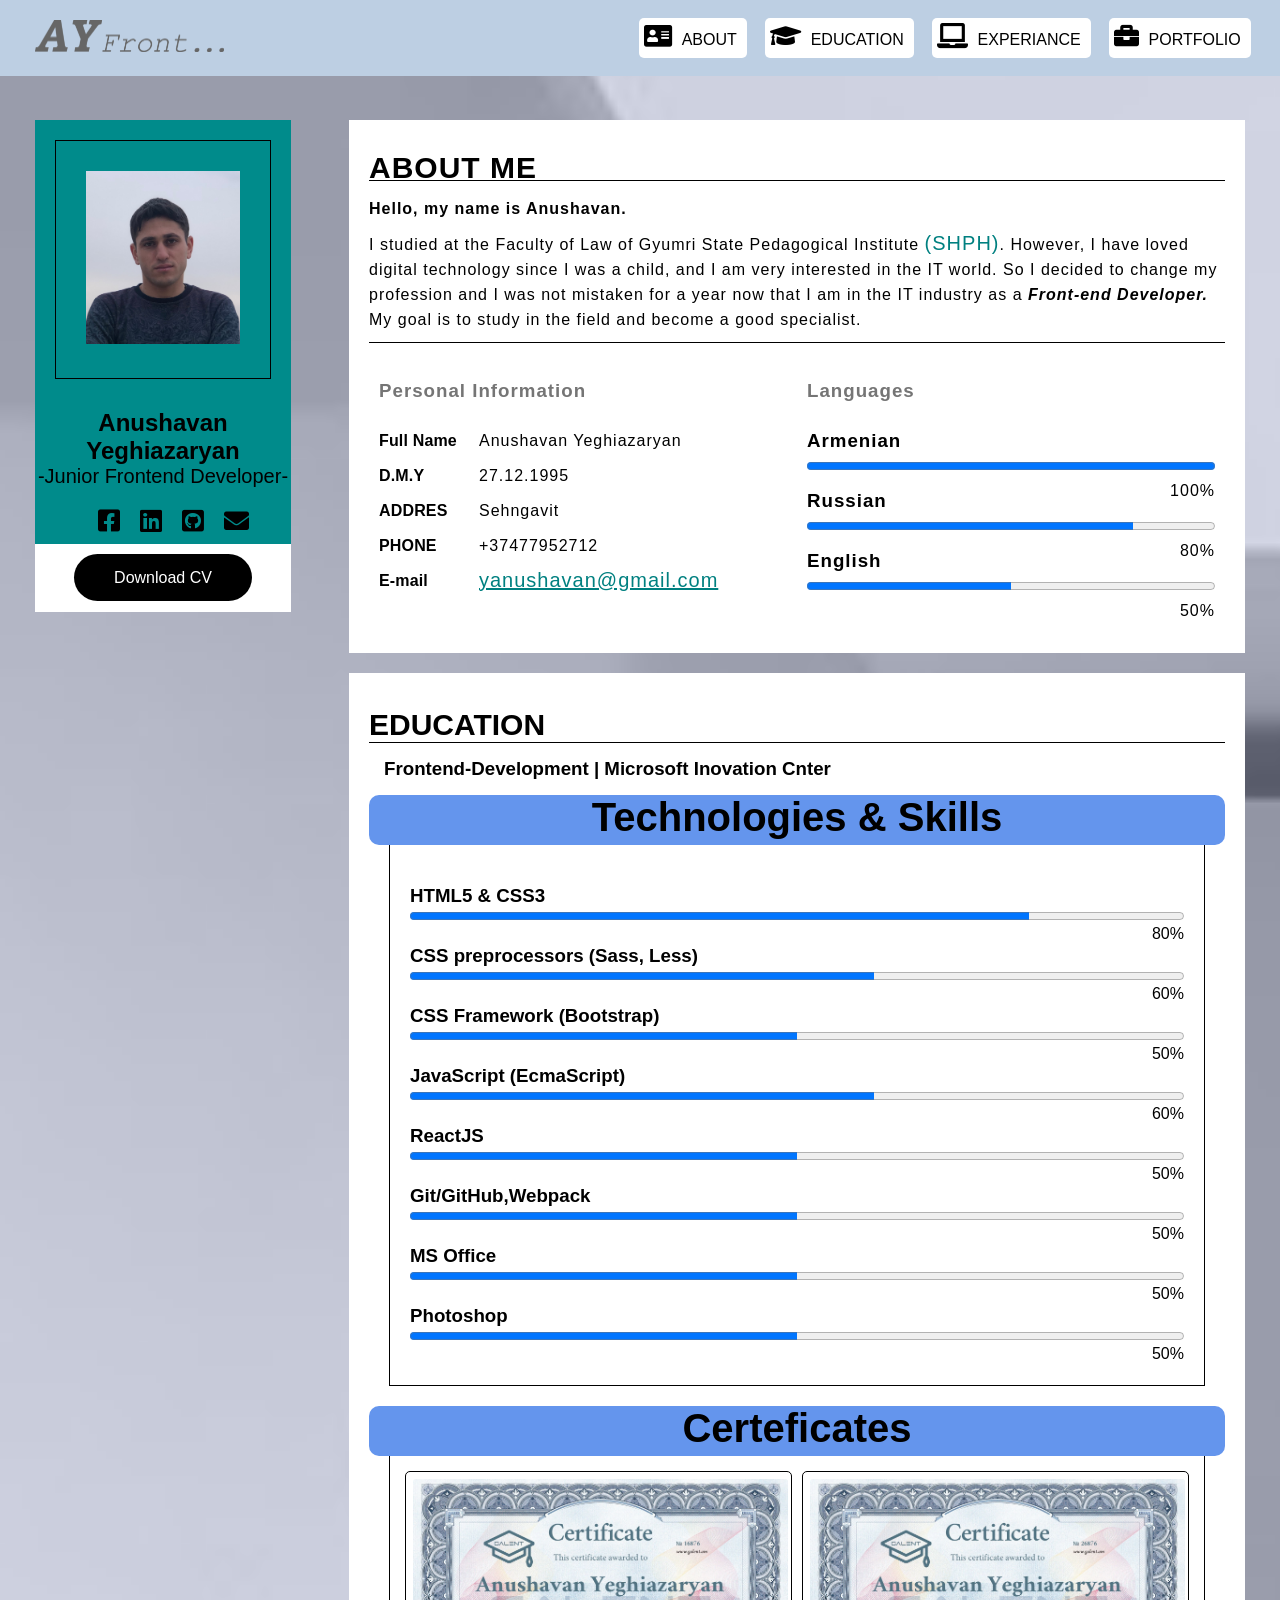
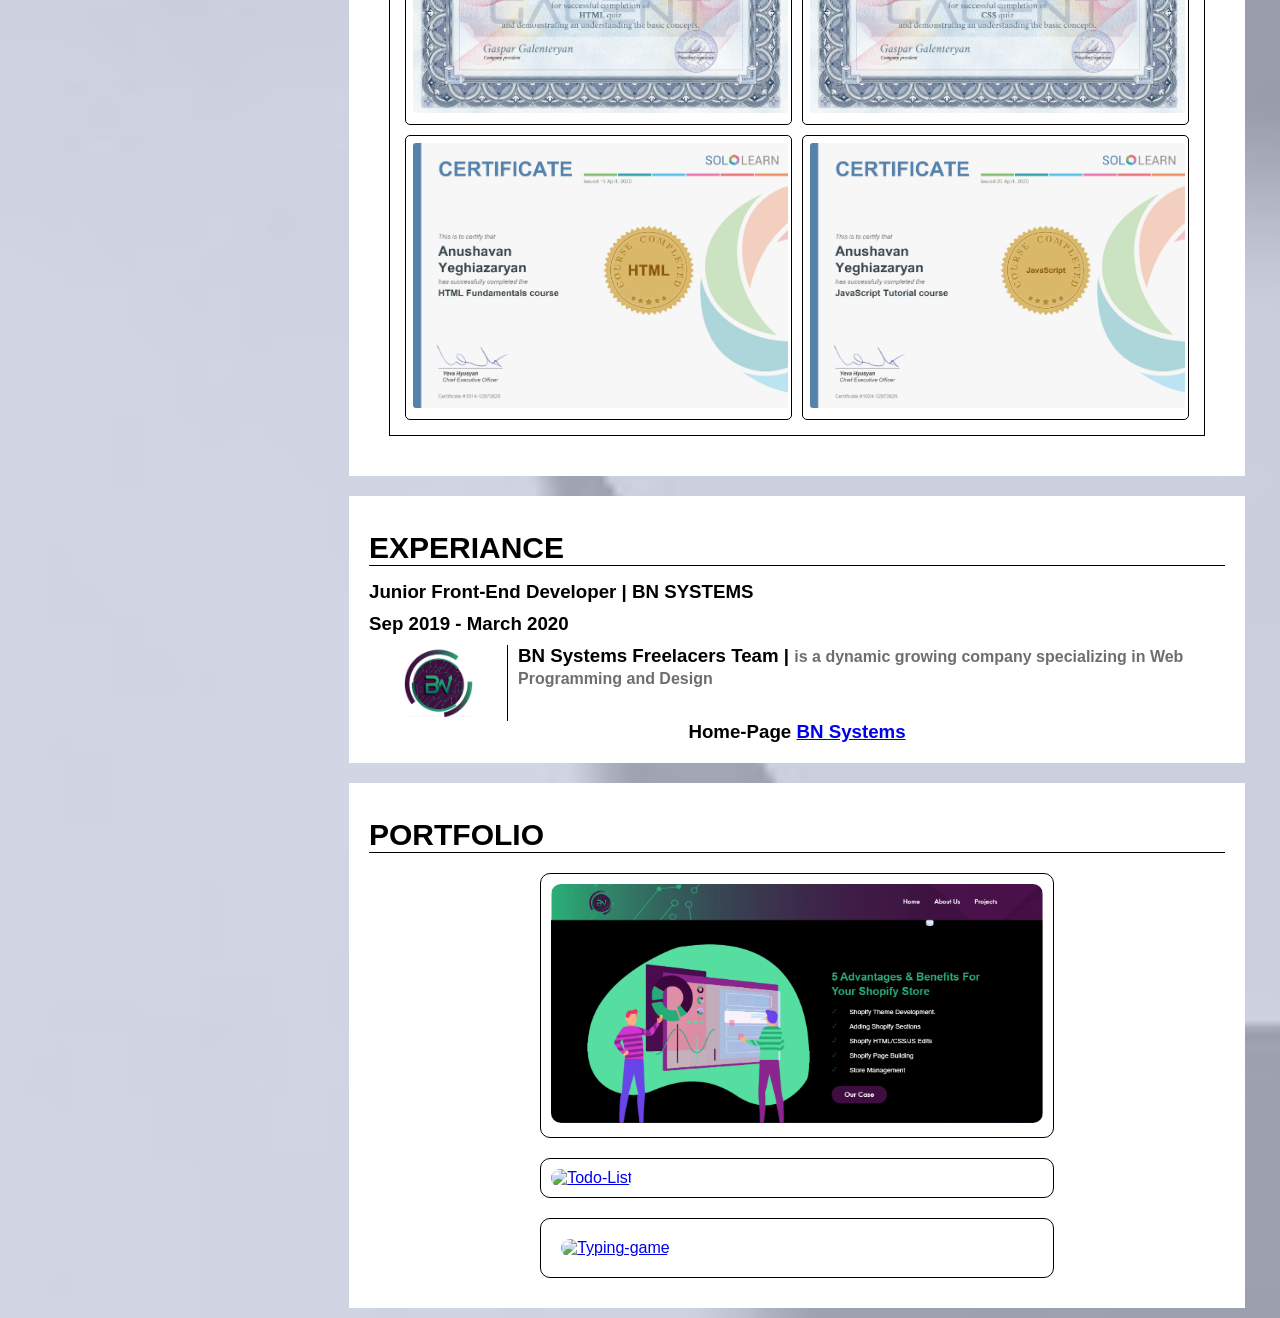
==== commit af340e79: "My cv My Cv and My projects" ====
--- a/index.html
+++ b/index.html
@@ -264,9 +264,14 @@
 																		<div class="portfolio-list">
 																			<div class="bn-systems-site">
 																				<a href="https://bnsystems.org/main/home.php">
-																					<img  alt="Bn-sysTEMS" src="./images/Screenshot_6.png">
+																					<img  alt="Bn-Systems" src="./images/Screenshot_6.png">
 																					</a>
 																				</div>
+																				<div class="todo-list">
+																					<a href="https://anushavan95.github.io/Todo-List.github.io/">
+																						<img  alt="Todo-List" src="./images/Todo-List.png">
+																						</a>
+																					</div>
 																				<div class="typing-game">
 																					<a href="https://anushavan95.github.io/typing.github.io/">
 																						<img alt="Typing-game" src="https://c1.peakpx.com/wallpaper/1011/469/188/computer-input-keys-leave-keyboard-wallpaper-preview.jpg">
--- a/myCv.css
+++ b/myCv.css
@@ -422,6 +422,13 @@
 	border: 1px solid;
 }
 
+.todo-list {
+	transition: 1s;
+	border-radius: 10px;
+	margin: 20px 0px;
+	padding: 10px;
+	border: 1px solid;
+}
 .typing-game {
 	transition: 1s;
 	margin: 10px 0px;
@@ -431,7 +438,8 @@
 }
 
 .bn-systems-site img,
-.typing-game img {
+.typing-game img,
+.todo-list img {
 	border-radius: 10px;
 	width: 100%;
 }
@@ -444,6 +452,9 @@
 	opacity: 0.5;
 }
 
+.todo-list:hover {
+	opacity: 0.5;
+}
 
 /* =====FOOTER===== */
 
--- a/mediaCv.css
+++ b/mediaCv.css
@@ -17,13 +17,17 @@
 		position: absolute;
 		right: 0;
 		transform: translateX(100%);
-		transition: 2.5s;
+		transition: 2.5s all ease;
 		width: 100%;
 	}
 	.navbar-lists {
 		display: block;
 		align-items: center;
 		text-align: center;
+	}
+	.navbar-lists li {
+		border-radius: 0;
+		border-bottom: 2px solid black;
 	}
 	.navbar-lists .icon {
 		font-size: 1.5rem;
@@ -70,6 +74,6 @@
 
 .nav-active {
 	right: 0;
-	transition: 1s;
+	transition: 1s all ease;
 	transform: translateX(0%);
 }
